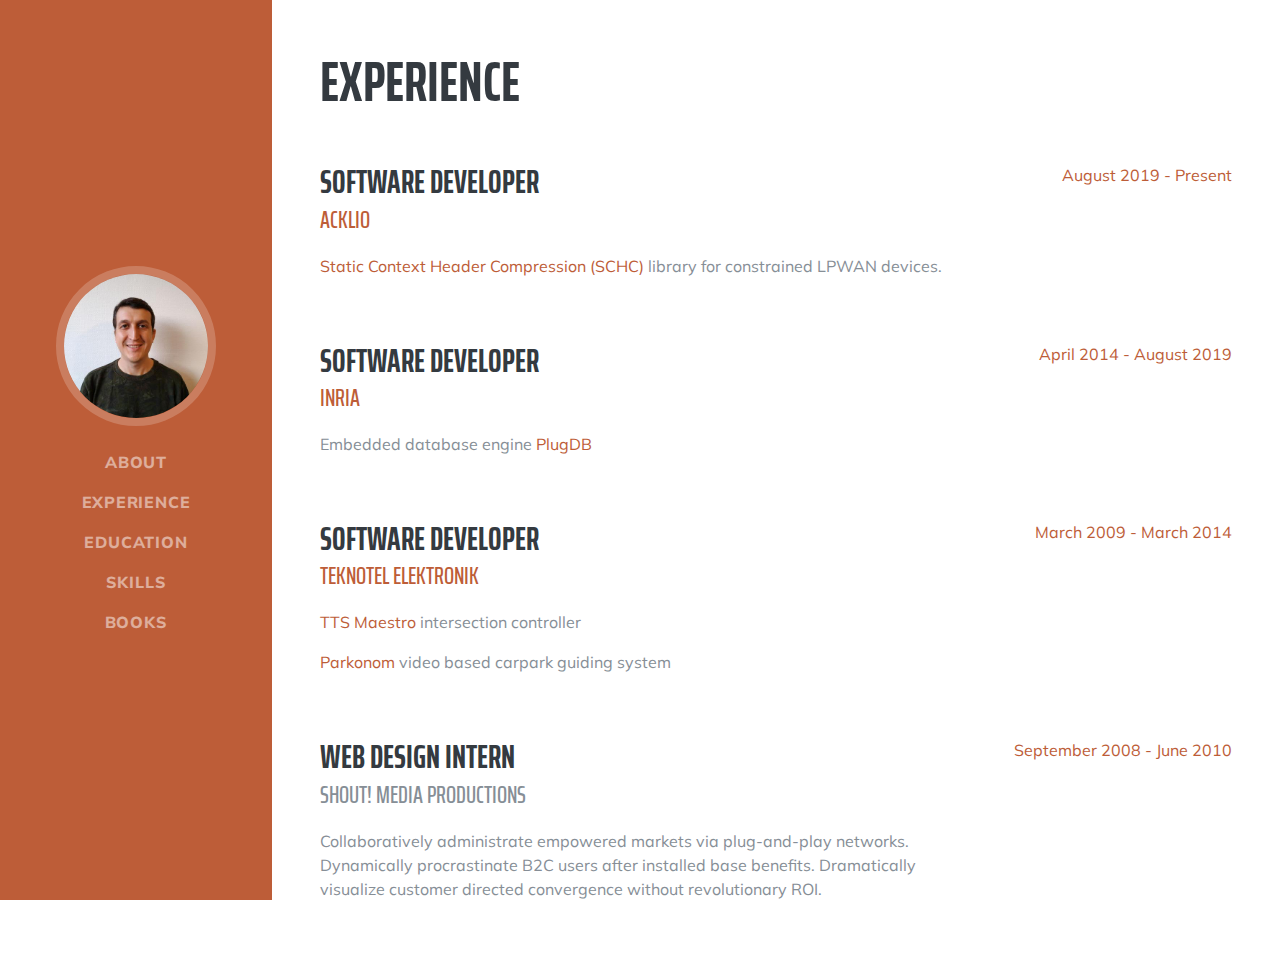
==== experience.html @ 622ea135 "teknotel experience" ====
<!DOCTYPE html>
<html lang="en">

<head>

  <meta charset="utf-8">
  <meta name="viewport" content="width=device-width, initial-scale=1, shrink-to-fit=no">
  <meta name="description" content="">
  <meta name="author" content="">

  <title>Resume - Start Bootstrap Theme</title>

  <!-- Bootstrap core CSS -->
  <link href="vendor/bootstrap/css/bootstrap.min.css" rel="stylesheet">

  <!-- Custom fonts for this template -->
  <link href="https://fonts.googleapis.com/css?family=Saira+Extra+Condensed:500,700" rel="stylesheet">
  <link href="https://fonts.googleapis.com/css?family=Muli:400,400i,800,800i" rel="stylesheet">
  <link href="vendor/fontawesome-free/css/all.min.css" rel="stylesheet">

  <!-- Custom styles for this template -->
  <link href="css/resume.min.css" rel="stylesheet">

</head>

<body id="page-top">

  <div id="nav-placeholder">

  </div>

  <section class="resume-section p-3 p-lg-5 d-flex justify-content-center" id="experience">
    <div class="w-100">
      <h2 class="mb-5">Experience</h2>

      <div class="resume-item d-flex flex-column flex-md-row justify-content-between mb-5">
        <div class="resume-content">
          <h3 class="mb-0">Software Developer</h3>
          <div class="subheading mb-3"><a href="https://www.ackl.io" target="_blank">Acklio</a>
          </div>
          <p><a href="https://www.rfc-editor.org/rfc/rfc8724" target="_blank">Static Context Header Compression
              (SCHC)</a> library for constrained
            LPWAN devices.
          </p>
        </div>
        <div class="resume-date text-md-right">
          <span class="text-primary">August 2019 - Present</span>
        </div>
      </div>

      <div class="resume-item d-flex flex-column flex-md-row justify-content-between mb-5">
        <div class="resume-content">
          <h3 class="mb-0">Software Developer</h3>
          <div class="subheading mb-3"><a href="https://team.inria.fr/petrus/" target="_blank">Inria</a></div>
          <p>Embedded database engine <a href="https://project.inria.fr/plugdb/en/" target="_blank">PlugDB</a>
          </p>
        </div>
        <div class="resume-date text-md-right">
          <span class="text-primary">April 2014 - August 2019</span>
        </div>
      </div>

      <div class="resume-item d-flex flex-column flex-md-row justify-content-between mb-5">
        <div class="resume-content">
          <h3 class="mb-0">Software Developer</h3>
          <div class="subheading mb-3"><a href="http://teknotel.com.tr/" target="_blank">Teknotel Elektronik</a>
          </div>
          <p><a href="http://teknotel.com.tr/#keyfeatofmaestro" target="_blank">TTS Maestro</a> intersection controller
          </p>
          <p><a href="http://2a-grup.com/parkonomhome.aspx" target="_blank">Parkonom</a> video based carpark guiding
            system</p>
        </div>
        <div class="resume-date text-md-right">
          <span class="text-primary">March 2009 - March 2014</span>
        </div>
      </div>

      <div class="resume-item d-flex flex-column flex-md-row justify-content-between">
        <div class="resume-content">
          <h3 class="mb-0">Web Design Intern</h3>
          <div class="subheading mb-3">Shout! Media Productions</div>
          <p>Collaboratively administrate empowered markets via plug-and-play networks. Dynamically procrastinate B2C
            users after installed base benefits. Dramatically visualize customer directed convergence without
            revolutionary ROI.</p>
        </div>
        <div class="resume-date text-md-right">
          <span class="text-primary">September 2008 - June 2010</span>
        </div>
      </div>

    </div>

  </section>

</body>

</html>

<!-- Bootstrap core JavaScript -->
<script src="vendor/jquery/jquery.min.js"></script>
<script src="vendor/bootstrap/js/bootstrap.bundle.min.js"></script>

<!-- Plugin JavaScript -->
<script src="vendor/jquery-easing/jquery.easing.min.js"></script>

<!-- Custom scripts for this template -->
<script src="js/resume.min.js"></script>
<script>
  $(function () {
    $("#nav-placeholder").load("nav.html");
  });
</script>
---- css/resume.min.css ----
/*!
 * Start Bootstrap - Resume v5.0.8 (https://startbootstrap.com/template-overviews/resume)
 * Copyright 2013-2019 Start Bootstrap
 * Licensed under MIT (https://github.com/BlackrockDigital/startbootstrap-resume/blob/master/LICENSE)
 */body{font-family:Muli,-apple-system,BlinkMacSystemFont,'Segoe UI',Roboto,'Helvetica Neue',Arial,sans-serif,'Apple Color Emoji','Segoe UI Emoji','Segoe UI Symbol','Noto Color Emoji';padding-top:54px;color:#868e96}@media (min-width:992px){body{padding-top:0;padding-left:17rem}}h1,h2,h3,h4,h5,h6{font-family:'Saira Extra Condensed',-apple-system,BlinkMacSystemFont,'Segoe UI',Roboto,'Helvetica Neue',Arial,sans-serif,'Apple Color Emoji','Segoe UI Emoji','Segoe UI Symbol','Noto Color Emoji';font-weight:700;text-transform:uppercase;color:#343a40}h1{font-size:6rem;line-height:5.5rem}h2{font-size:3.5rem}h3{font-size:2rem}p.lead{font-size:1.15rem;font-weight:400}.subheading{text-transform:uppercase;font-weight:500;font-family:'Saira Extra Condensed',-apple-system,BlinkMacSystemFont,'Segoe UI',Roboto,'Helvetica Neue',Arial,sans-serif,'Apple Color Emoji','Segoe UI Emoji','Segoe UI Symbol','Noto Color Emoji';font-size:1.5rem}.social-icons a{display:inline-block;height:3.5rem;width:3.5rem;background-color:#495057;color:#fff!important;border-radius:100%;text-align:center;font-size:1.5rem;line-height:3.5rem;margin-right:1rem}.social-icons a:last-child{margin-right:0}.social-icons a:hover{background-color:#bd5d38}.dev-icons{font-size:3rem}.dev-icons .list-inline-item i:hover{color:#bd5d38}#sideNav .navbar-nav .nav-item .nav-link{font-weight:800;letter-spacing:.05rem;text-transform:uppercase}#sideNav .navbar-toggler:focus{outline-color:#d48a6e}@media (min-width:992px){#sideNav{text-align:center;position:fixed;top:0;left:0;display:flex;flex-direction:column;width:17rem;height:100vh}#sideNav .navbar-brand{display:flex;margin:auto auto 0;padding:.5rem}#sideNav .navbar-brand .img-profile{max-width:10rem;max-height:10rem;border:.5rem solid rgba(255,255,255,.2)}#sideNav .navbar-collapse{display:flex;align-items:flex-start;flex-grow:0;width:100%;margin-bottom:auto}#sideNav .navbar-collapse .navbar-nav{flex-direction:column;width:100%}#sideNav .navbar-collapse .navbar-nav .nav-item{display:block}#sideNav .navbar-collapse .navbar-nav .nav-item .nav-link{display:block}}section.resume-section{padding-top:5rem!important;padding-bottom:5rem!important;max-width:75rem}section.resume-section .resume-item .resume-date{min-width:none}@media (min-width:768px){section.resume-section{min-height:100vh}section.resume-section .resume-item .resume-date{min-width:18rem}}@media (min-width:992px){section.resume-section{padding-top:3rem!important;padding-bottom:3rem!important}}.bg-primary{background-color:#bd5d38!important}.text-primary{color:#bd5d38!important}a{color:#bd5d38}a:active,a:focus,a:hover{color:#824027}
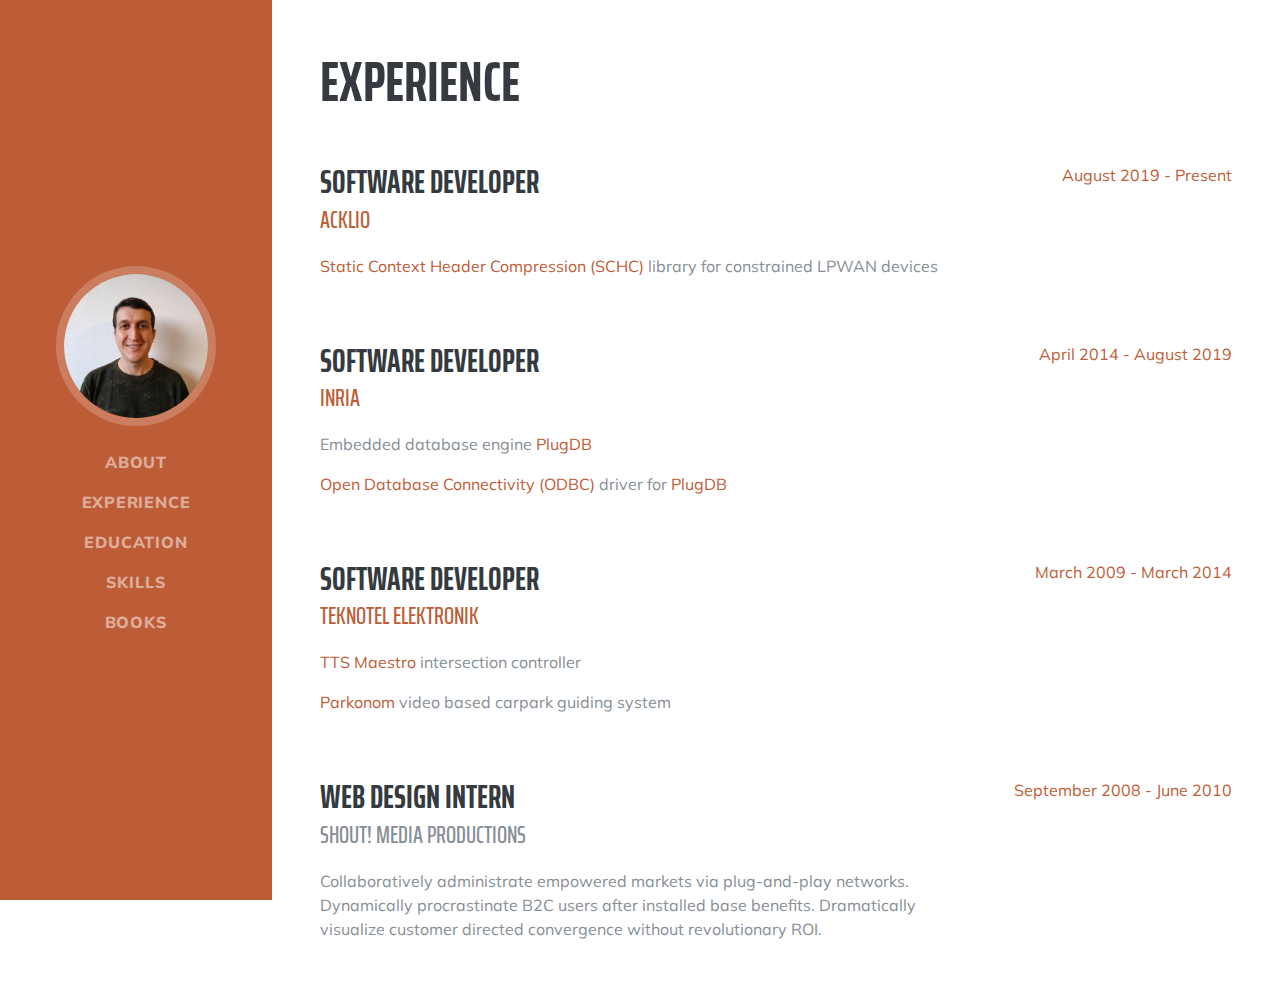
==== commit 6204b848: "update inria experience" ====
--- a/experience.html
+++ b/experience.html
@@ -39,8 +39,7 @@
           <div class="subheading mb-3"><a href="https://www.ackl.io" target="_blank">Acklio</a>
           </div>
           <p><a href="https://www.rfc-editor.org/rfc/rfc8724" target="_blank">Static Context Header Compression
-              (SCHC)</a> library for constrained
-            LPWAN devices.
+              (SCHC)</a> library for constrained LPWAN devices
           </p>
         </div>
         <div class="resume-date text-md-right">
@@ -52,8 +51,11 @@
         <div class="resume-content">
           <h3 class="mb-0">Software Developer</h3>
           <div class="subheading mb-3"><a href="https://team.inria.fr/petrus/" target="_blank">Inria</a></div>
-          <p>Embedded database engine <a href="https://project.inria.fr/plugdb/en/" target="_blank">PlugDB</a>
-          </p>
+          <p>Embedded database engine <a href="https://project.inria.fr/plugdb/en/" target="_blank">PlugDB</a></p>
+          <p><a
+              href="https://docs.microsoft.com/en-us/sql/odbc/microsoft-open-database-connectivity-odbc?view=sql-server-ver15"
+              target="_blank">Open Database Connectivity (ODBC)</a> driver for <a
+              href="https://project.inria.fr/plugdb/en/" target="_blank">PlugDB</a></p>
         </div>
         <div class="resume-date text-md-right">
           <span class="text-primary">April 2014 - August 2019</span>
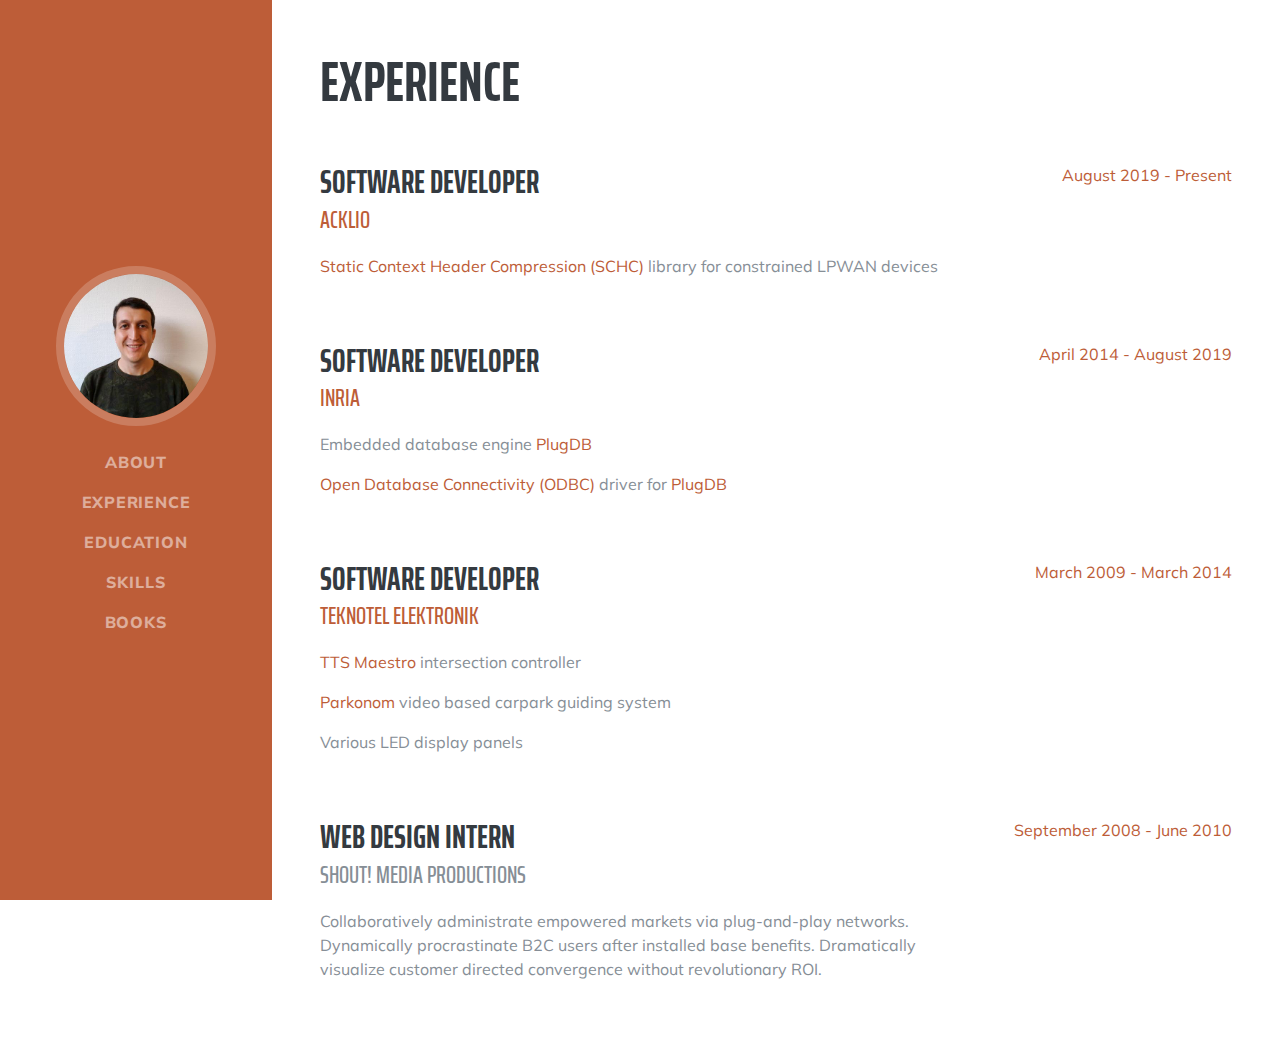
==== commit aaccdbdc: "update teknotel experience" ====
--- a/experience.html
+++ b/experience.html
@@ -71,6 +71,7 @@
           </p>
           <p><a href="http://2a-grup.com/parkonomhome.aspx" target="_blank">Parkonom</a> video based carpark guiding
             system</p>
+          <p>Various LED display panels</p>
         </div>
         <div class="resume-date text-md-right">
           <span class="text-primary">March 2009 - March 2014</span>
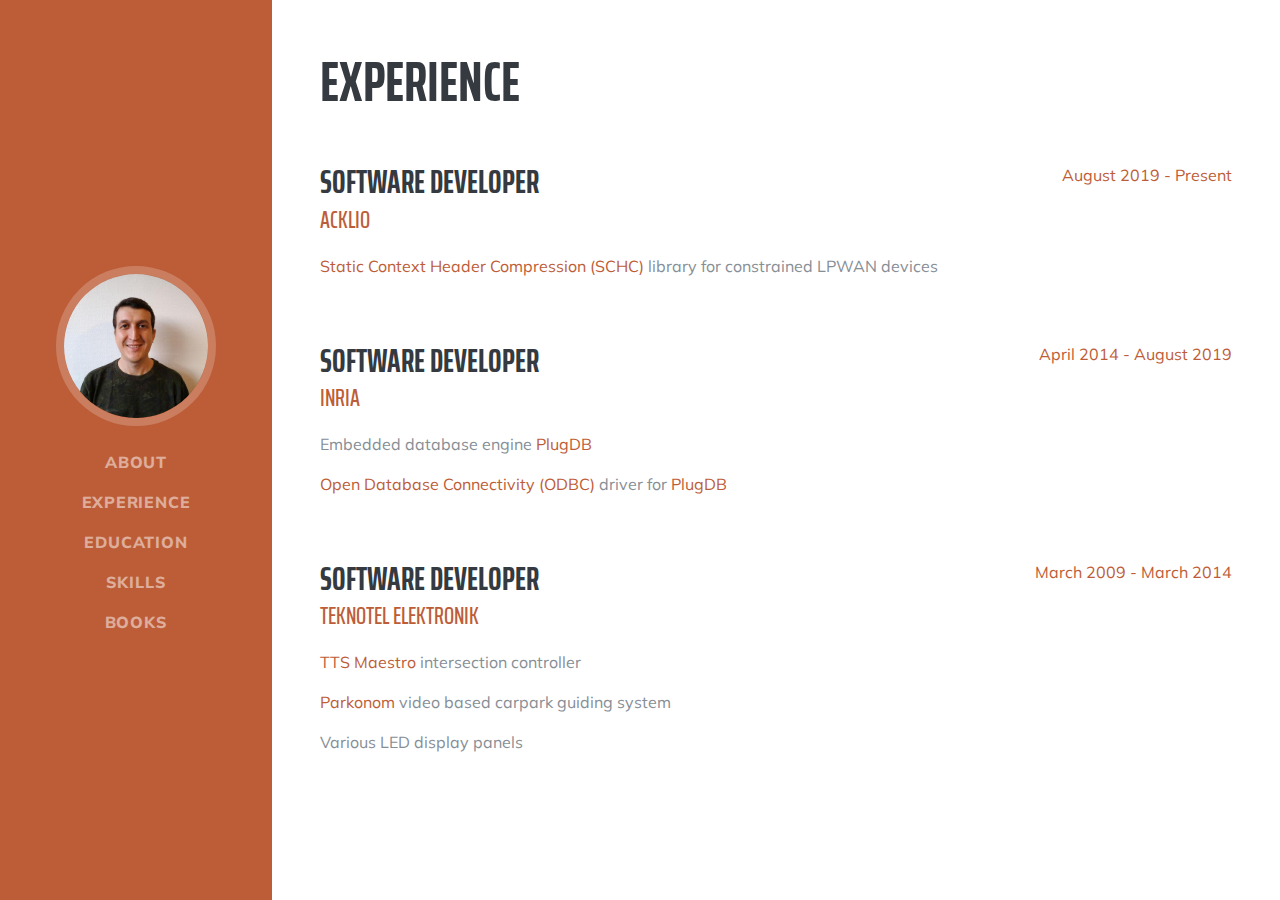
==== commit dde75e74: "update  experience" ====
--- a/experience.html
+++ b/experience.html
@@ -78,19 +78,6 @@
         </div>
       </div>
 
-      <div class="resume-item d-flex flex-column flex-md-row justify-content-between">
-        <div class="resume-content">
-          <h3 class="mb-0">Web Design Intern</h3>
-          <div class="subheading mb-3">Shout! Media Productions</div>
-          <p>Collaboratively administrate empowered markets via plug-and-play networks. Dynamically procrastinate B2C
-            users after installed base benefits. Dramatically visualize customer directed convergence without
-            revolutionary ROI.</p>
-        </div>
-        <div class="resume-date text-md-right">
-          <span class="text-primary">September 2008 - June 2010</span>
-        </div>
-      </div>
-
     </div>
 
   </section>
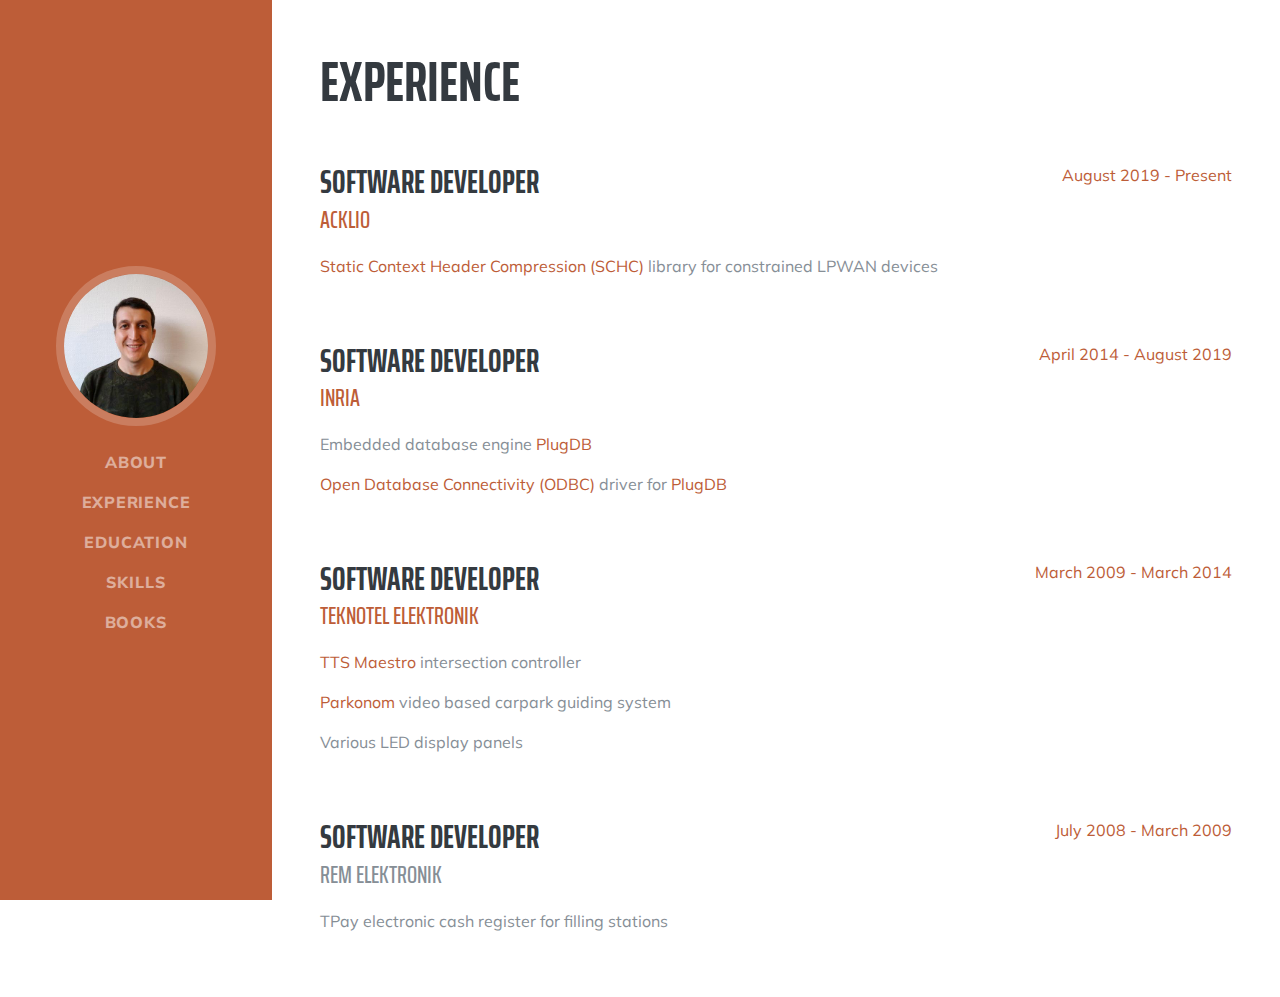
==== commit cfce8e82: "update rem elektronik experience" ====
--- a/experience.html
+++ b/experience.html
@@ -78,6 +78,17 @@
         </div>
       </div>
 
+      <div class="resume-item d-flex flex-column flex-md-row justify-content-between">
+        <div class="resume-content">
+          <h3 class="mb-0">Software Developer</h3>
+          <div class="subheading mb-3">Rem Elektronik</div>
+          <p>TPay electronic cash register for filling stations</p>
+        </div>
+        <div class="resume-date text-md-right">
+          <span class="text-primary">July 2008 - March 2009</span>
+        </div>
+      </div>
+
     </div>
 
   </section>
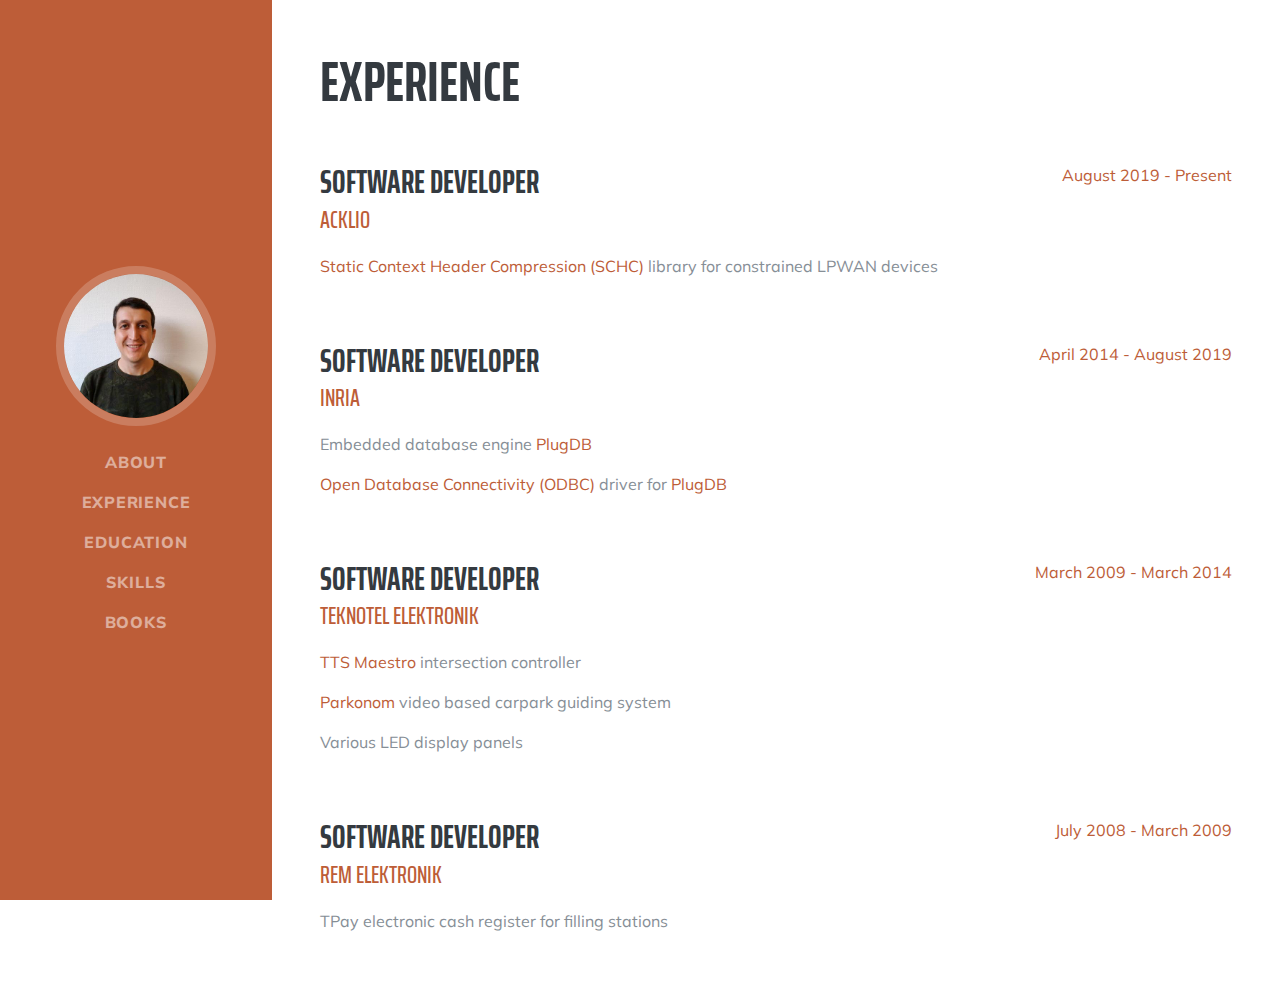
==== commit 0dd61c57: "update rem elektronik experience" ====
--- a/experience.html
+++ b/experience.html
@@ -81,7 +81,7 @@
       <div class="resume-item d-flex flex-column flex-md-row justify-content-between">
         <div class="resume-content">
           <h3 class="mb-0">Software Developer</h3>
-          <div class="subheading mb-3">Rem Elektronik</div>
+          <div class="subheading mb-3"><a href="" target="_blank">Rem Elektronik</a></div>
           <p>TPay electronic cash register for filling stations</p>
         </div>
         <div class="resume-date text-md-right">
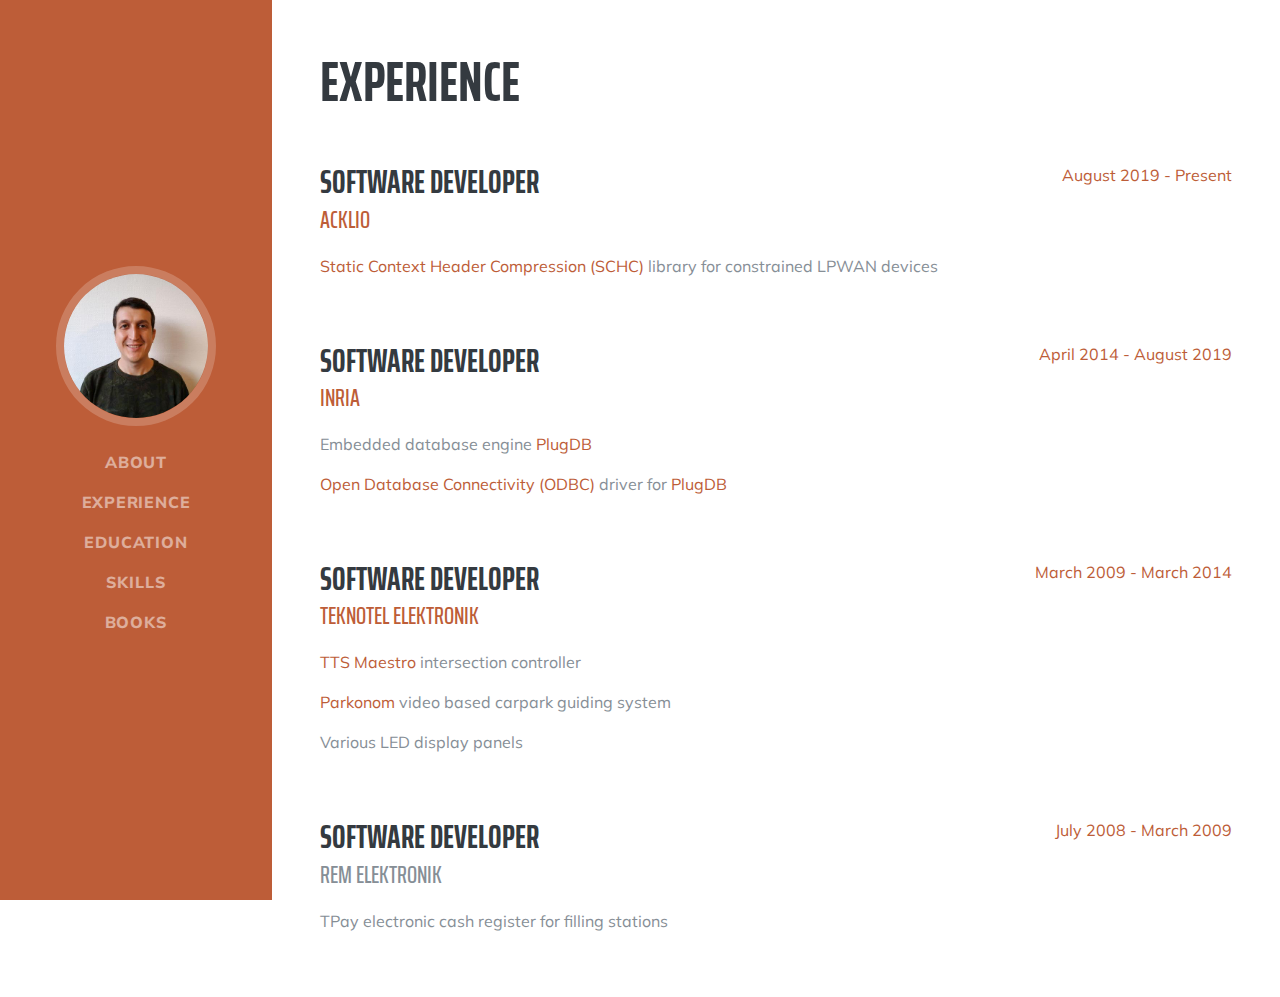
==== commit b8822731: "update rem elektronik experience" ====
--- a/experience.html
+++ b/experience.html
@@ -81,7 +81,7 @@
       <div class="resume-item d-flex flex-column flex-md-row justify-content-between">
         <div class="resume-content">
           <h3 class="mb-0">Software Developer</h3>
-          <div class="subheading mb-3"><a href="" target="_blank">Rem Elektronik</a></div>
+          <div class="subheading mb-3"><a>Rem Elektronik</a></div>
           <p>TPay electronic cash register for filling stations</p>
         </div>
         <div class="resume-date text-md-right">
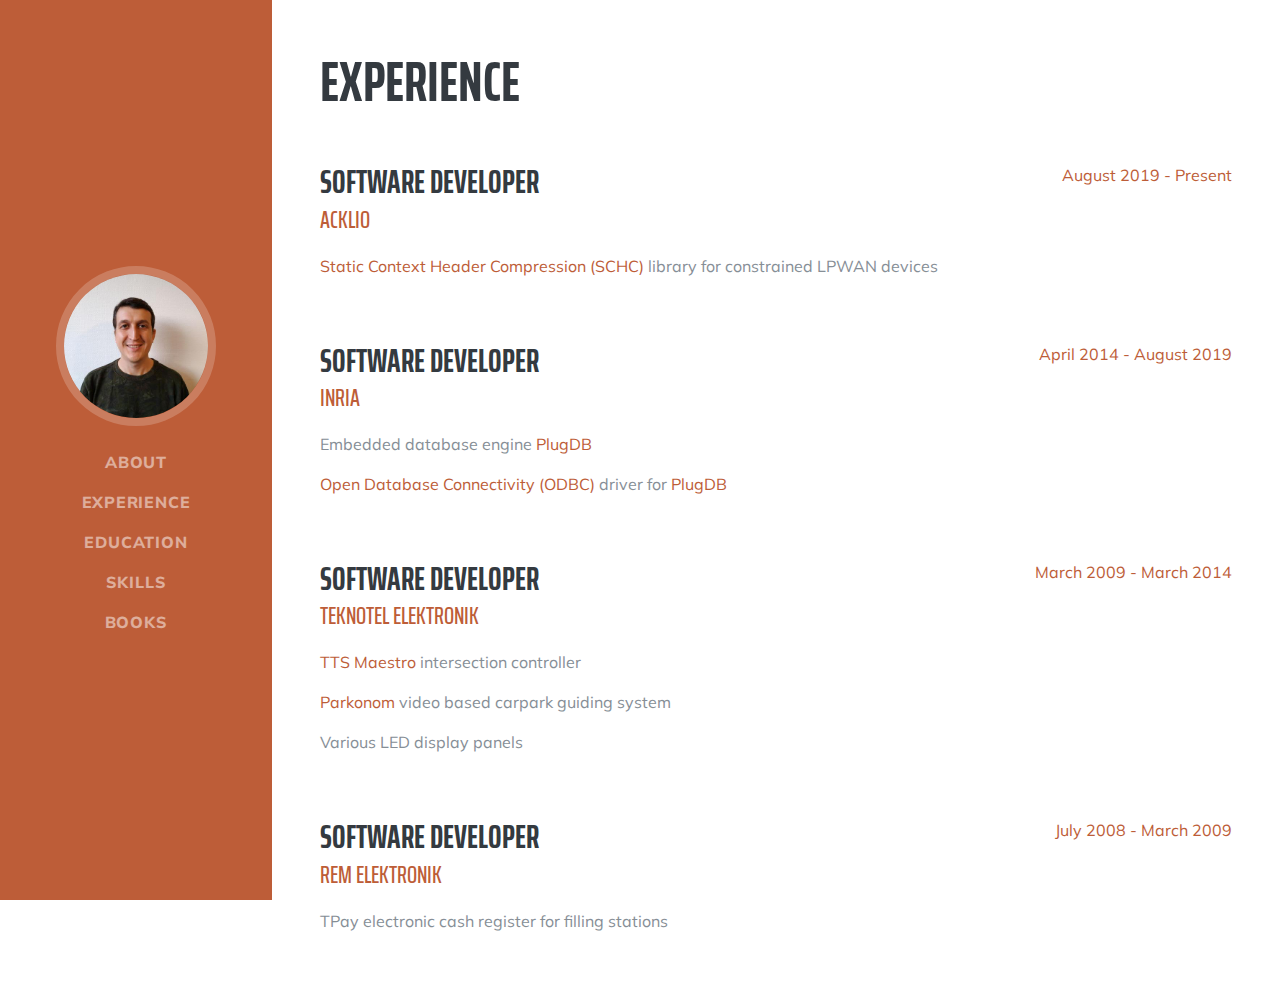
==== commit bb43fae0: "update rem elektronik experience" ====
--- a/experience.html
+++ b/experience.html
@@ -81,7 +81,7 @@
       <div class="resume-item d-flex flex-column flex-md-row justify-content-between">
         <div class="resume-content">
           <h3 class="mb-0">Software Developer</h3>
-          <div class="subheading mb-3"><a>Rem Elektronik</a></div>
+          <div class="subheading mb-3"><a href="#">Rem Elektronik</a></div>
           <p>TPay electronic cash register for filling stations</p>
         </div>
         <div class="resume-date text-md-right">
